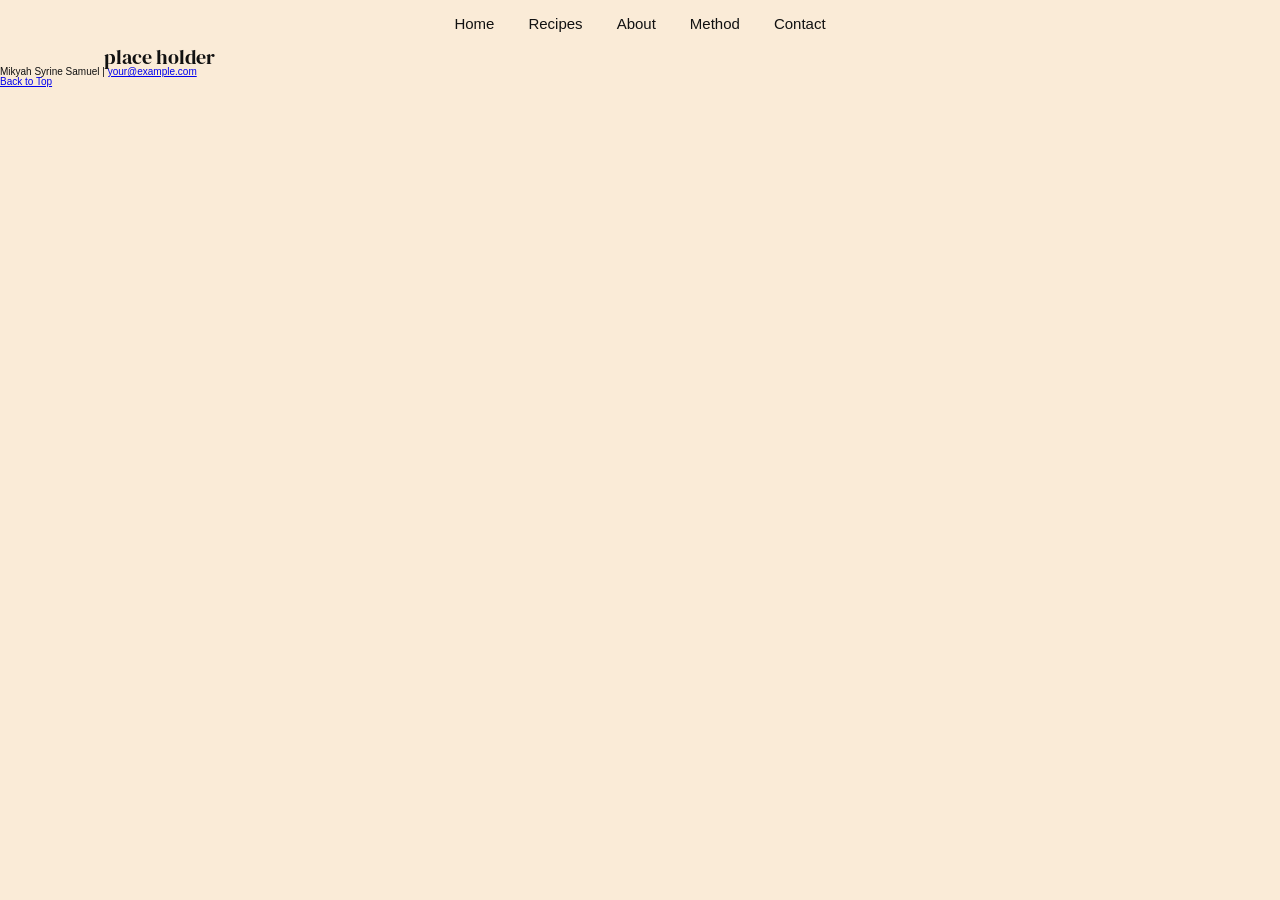
==== index.html @ 9e8b2263 "top" ====
<!DOCTYPE html>
<html lang="en">
<head>
    <meta charset="UTF-8">
    <meta name="viewport" content="width=device-width, initial-scale=1.0">
    <title>Document</title>
    <link rel="preconnect" href="https://fonts.googleapis.com">
<link rel="preconnect" href="https://fonts.gstatic.com" crossorigin>
<link href="https://fonts.googleapis.com/css2?family=DM+Serif+Display:ital@0;1&display=swap" rel="stylesheet">
    
<link rel="stylesheet" href="css/style.css">

</head>
<body id="top">
    <nav class="site-nav">
        <ul>
            <li><a href="index.html">Home</a></li>
            <li><a href="#recipes">Recipes</a></li>
            <li><a href="#about">About</a></li>
            <li><a href="#method">Method</a></li>
            <li><a href="mailto;email@example.com">Contact</a></li>
        </ul>
    </nav>

    <main>
        <h1>place holder</h1>
    </main>

    <footer class="site-footer">
        <div class="inner">
            <p>Mikyah Syrine Samuel | <a href="mailto;your@example.com">your@example.com</a></p>
            <p class="right"><a href="#top">Back to Top</a></p>
        </div>
    </footer>

</body>
</html>
---- css/style.css ----
* {
    box-sizing: border-box;
    padding: 0px;
    margin: 0px;
}

body {
    background-color: antiquewhite;
    color: #111111;
    font-family: Arial, Helvetica, sans-serif;
    font-size: 10px;
    line-height: 1.00;
}

h1, h2, h3 {
    font-family: "DM Serif Display", Georgia, 'Times New Roman', Times, serif; 
    font-weight: 400;
}

*site-nav {
    background-color: #111111;
}

.site-nav ul {
    list-style: none;
    display: grid;
    grid-template: auto / auto auto auto auto auto;
    gap: 34px;
    width: max-content;
    margin: 0px auto;
    padding: 16px 24px;
}

.site-nav a {
    color: #111111;
    text-decoration: none;
    font-size: 15px;
}

main {
    max-width: 1120px;
    margin: 0px auto;
    padding: 0px 24px;
}
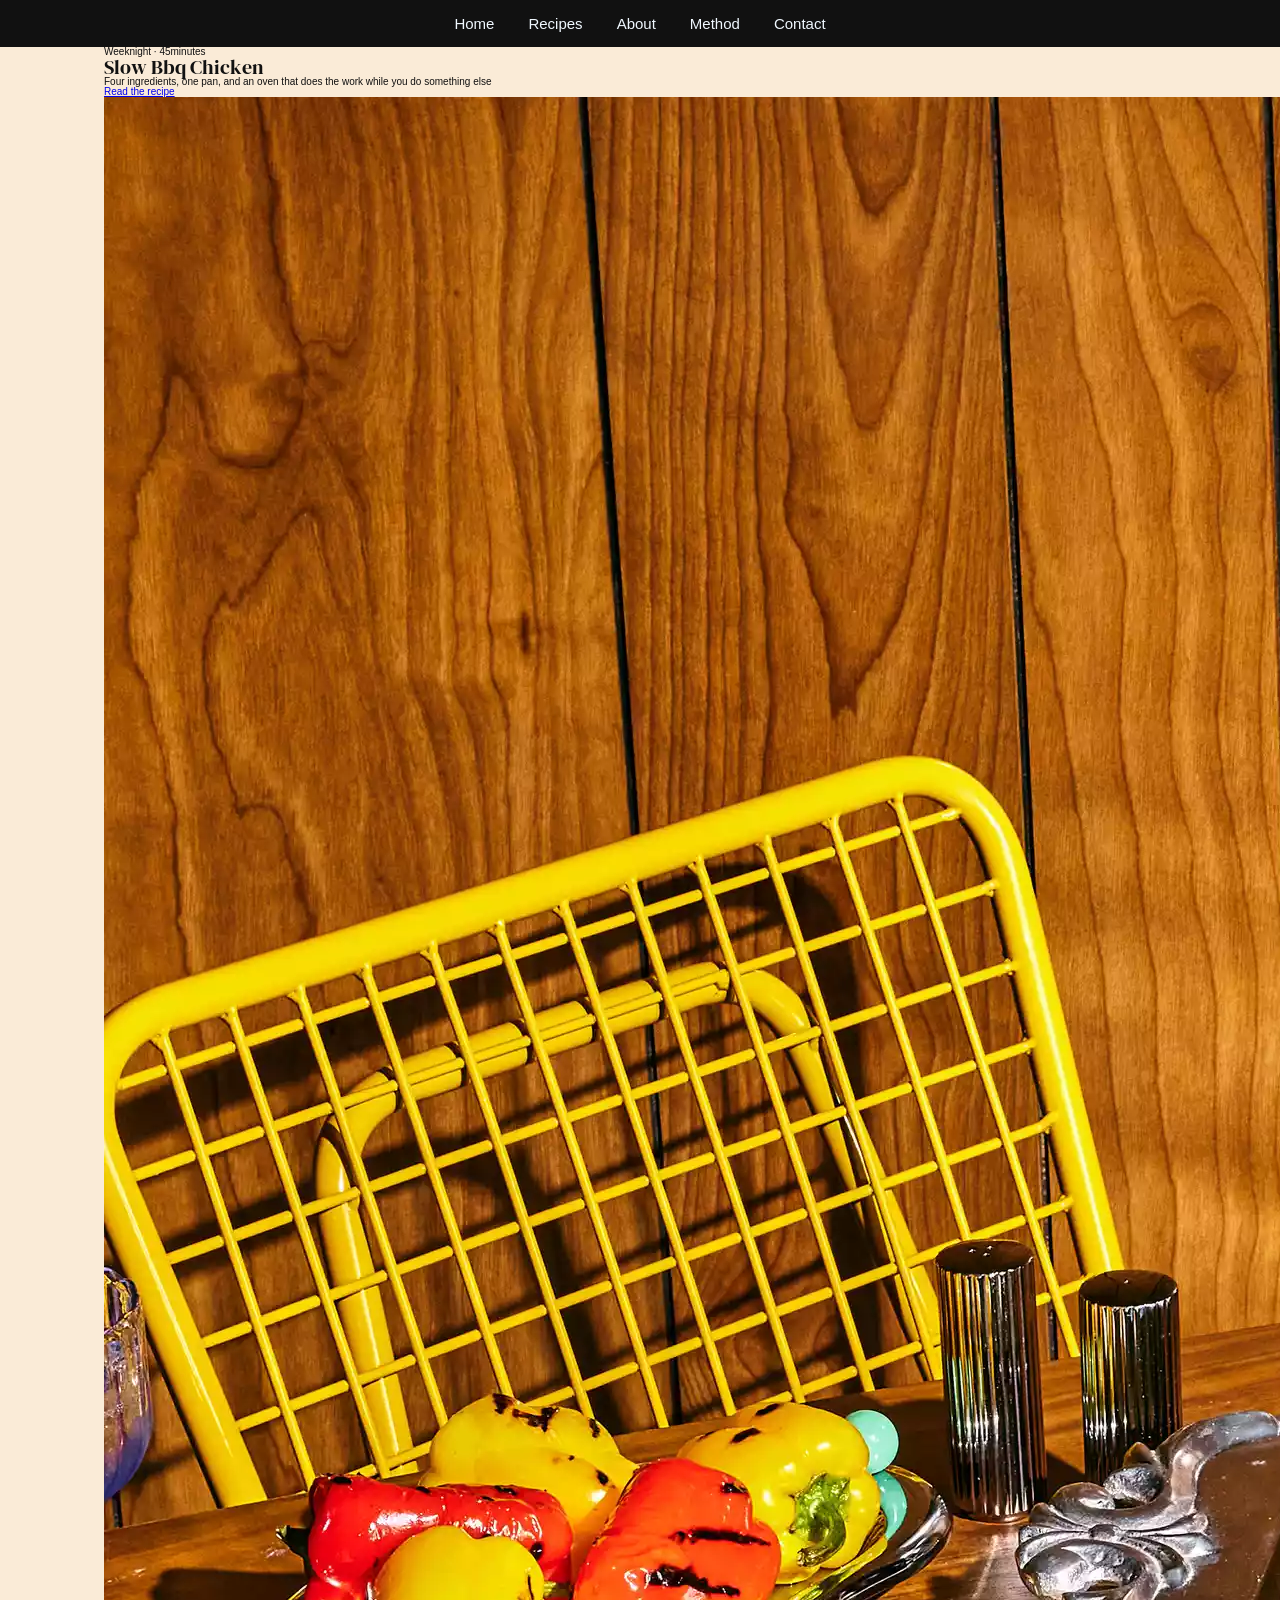
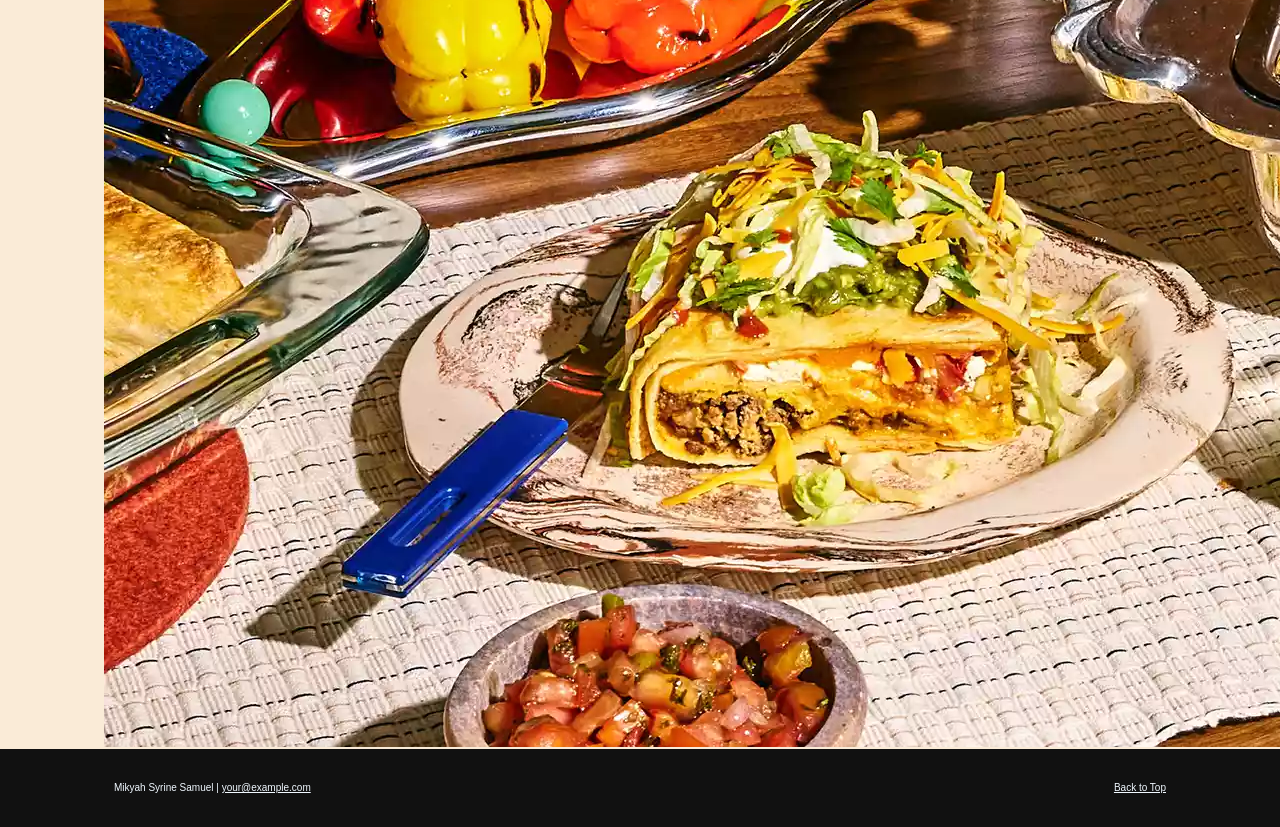
==== commit 82c4282d: "images" ====
--- a/index.html
+++ b/index.html
@@ -23,7 +23,15 @@
     </nav>
 
     <main>
-        <h1>place holder</h1>
+       <header class="hero">
+        <div>
+            <p class="eyebrow">Weeknight &middot; 45minutes</p>
+            <h1>Slow Bbq Chicken</h1>
+            <p class="lede">Four ingredients, one pan, and an oven that does the work while you do something else</p>
+            <a class="button" href="Recipes/template copy.html">Read the recipe</a>
+        </div>
+        <img src="images/homepage.jpg" alt="">
+       </header>
     </main>
 
     <footer class="site-footer">
--- a/css/style.css
+++ b/css/style.css
@@ -17,7 +17,7 @@
     font-weight: 400;
 }
 
-*site-nav {
+.site-nav {
     background-color: #111111;
 }
 
@@ -32,7 +32,7 @@
 }
 
 .site-nav a {
-    color: #111111;
+    color: aliceblue;
     text-decoration: none;
     font-size: 15px;
 }
@@ -41,4 +41,25 @@
     max-width: 1120px;
     margin: 0px auto;
     padding: 0px 24px;
+}
+
+.site-footer {
+    background-color: #111111;
+    color: aliceblue;
+}
+
+.site-footer .inner {
+    display: grid;
+    grid-template: auto / 1fr 1fr;
+    max-width: 1120px;
+    margin: 0px auto;
+    padding: 34px;
+}
+
+.site-footer a {
+    color: aliceblue;
+}
+
+.site-footer .right {
+    text-align: right;
 }
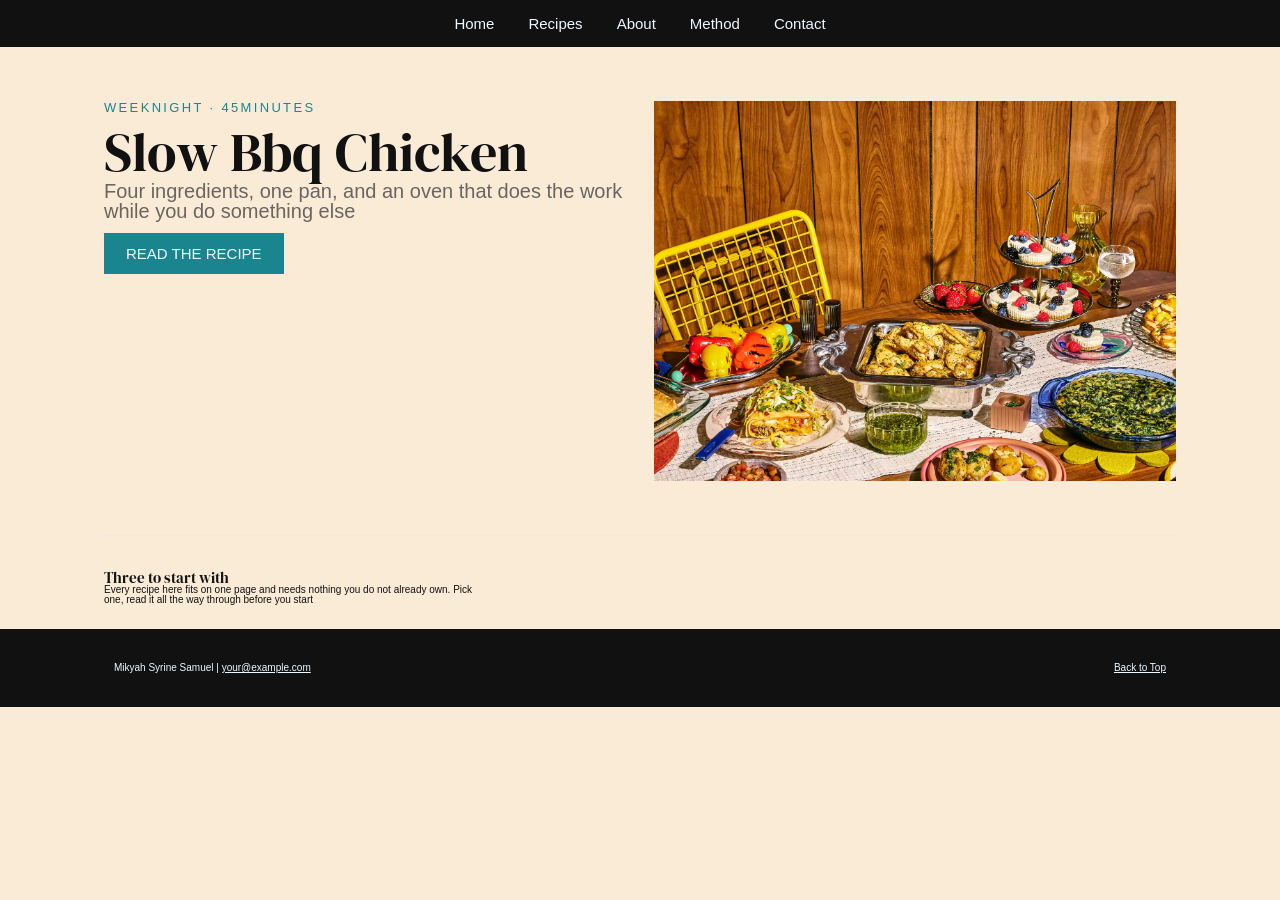
==== commit 98b63fd4: "c length" ====
--- a/index.html
+++ b/index.html
@@ -3,7 +3,7 @@
 <head>
     <meta charset="UTF-8">
     <meta name="viewport" content="width=device-width, initial-scale=1.0">
-    <title>Document</title>
+    <title>Jen's Kitchen</title>
     <link rel="preconnect" href="https://fonts.googleapis.com">
 <link rel="preconnect" href="https://fonts.gstatic.com" crossorigin>
 <link href="https://fonts.googleapis.com/css2?family=DM+Serif+Display:ital@0;1&display=swap" rel="stylesheet">
@@ -32,6 +32,13 @@
         </div>
         <img src="images/homepage.jpg" alt="">
        </header>
+
+       <section class="section-head" id="cards">
+        <h2>Three to start with</h2>
+        <p>Every recipe here fits on one page and needs nothing you do not already own. Pick one, read it all the way through before you start</p>
+       </section>
+   
+   
     </main>
 
     <footer class="site-footer">
--- a/css/style.css
+++ b/css/style.css
@@ -62,4 +62,55 @@
 
 .site-footer .right {
     text-align: right;
+}
+
+.hero {
+    display: grid;
+    grid-template: auto / 1fr 1fr;
+    gap: 28px;
+    padding: 54px 0;
+}
+
+.hero img {
+    width: 100%;
+    height: 380px;
+    object-fit: cover;
+}
+
+h1 {
+    font-size: 54px;
+    line-height: 1.05;
+}
+
+.eyebrow {
+    font-size: 13px;
+    letter-spacing: 0.18em;
+    text-transform: uppercase;
+    color: #1B858F;
+    margin-bottom: 10px;
+}
+
+.lede {
+    font-size: 20px;
+    color: #6B6560;
+}
+
+.button {
+    display: inline-block;
+    margin-top: 12px;
+    background: #1B858F;
+    color: aliceblue;
+    text-decoration: none;
+    padding: 13px 22px;
+    font-size: 15px;
+    text-transform: uppercase;
+}
+
+.section-head {
+    border-top: 1px solid #EFE9DF;
+    padding: 34px 0 24px;
+}
+
+.section-head p {
+    max-width: 68ch;
 }
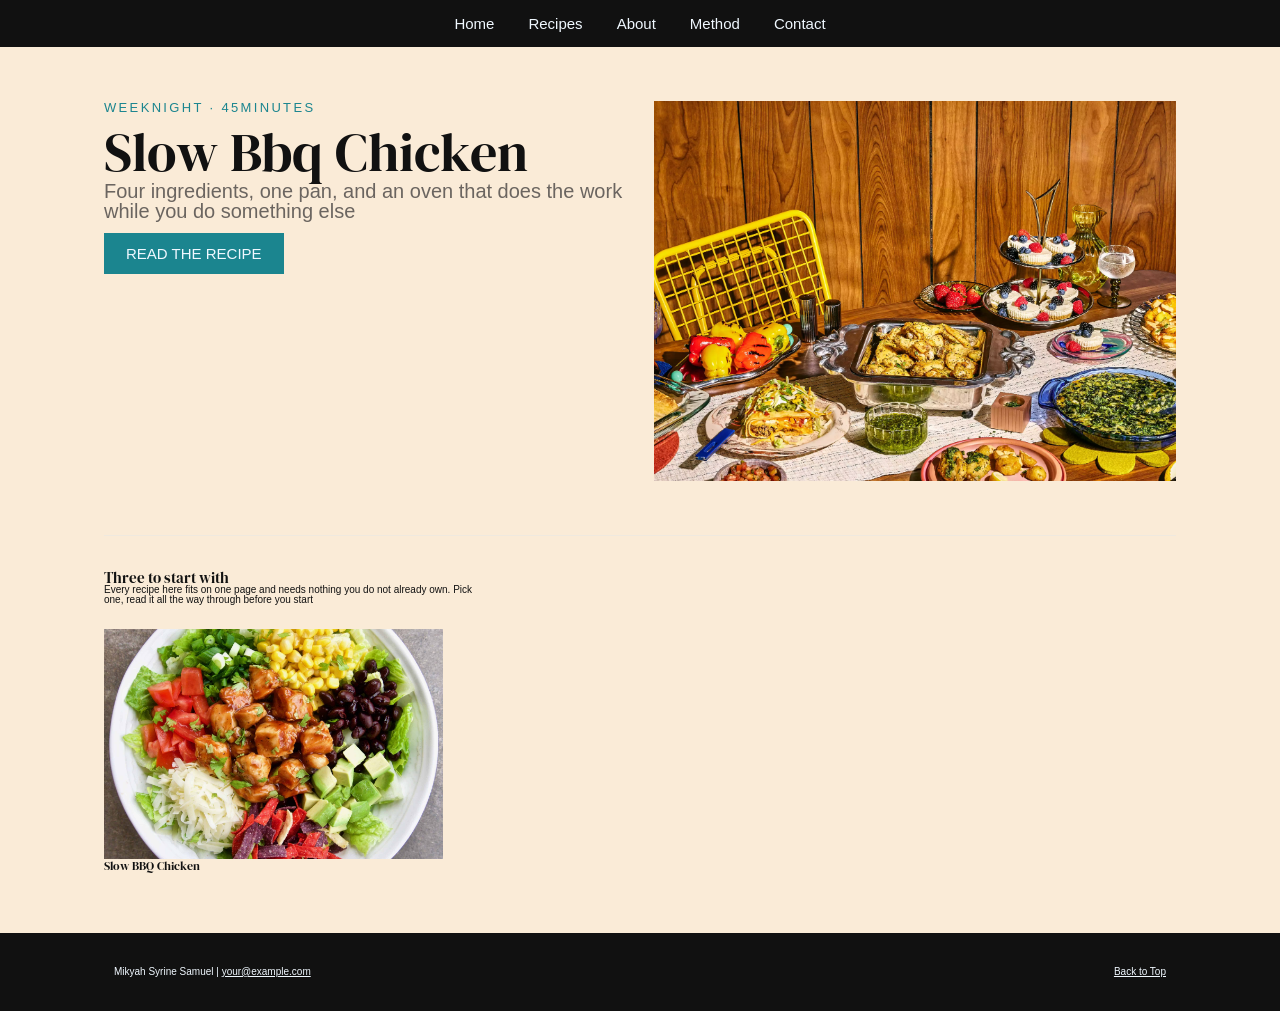
==== commit b913cb5c: "STYLE" ====
--- a/index.html
+++ b/index.html
@@ -37,6 +37,13 @@
         <h2>Three to start with</h2>
         <p>Every recipe here fits on one page and needs nothing you do not already own. Pick one, read it all the way through before you start</p>
        </section>
+
+       <section class="cards">
+        <article class="card">
+            <img src="images/bbq-chicken-card.jpg" alt="BBQ chicken thighs">
+            <h3>Slow BBQ Chicken</h3>
+        </article>
+       </section>
    
    
     </main>
--- a/css/style.css
+++ b/css/style.css
@@ -113,4 +113,22 @@
 
 .section-head p {
     max-width: 68ch;
+}
+
+.cards {
+    display: grid;
+    grid-template: auto / 1fr 1fr 1fr;
+    gap: 28px;
+    padding-bottom: 60px;
+}
+
+.card img {
+    width: 100%;
+    height: 230px;
+    object-fit: cover;
+}
+
+.card p {
+    font-size: 16px;
+    color: #6B6560;
 }
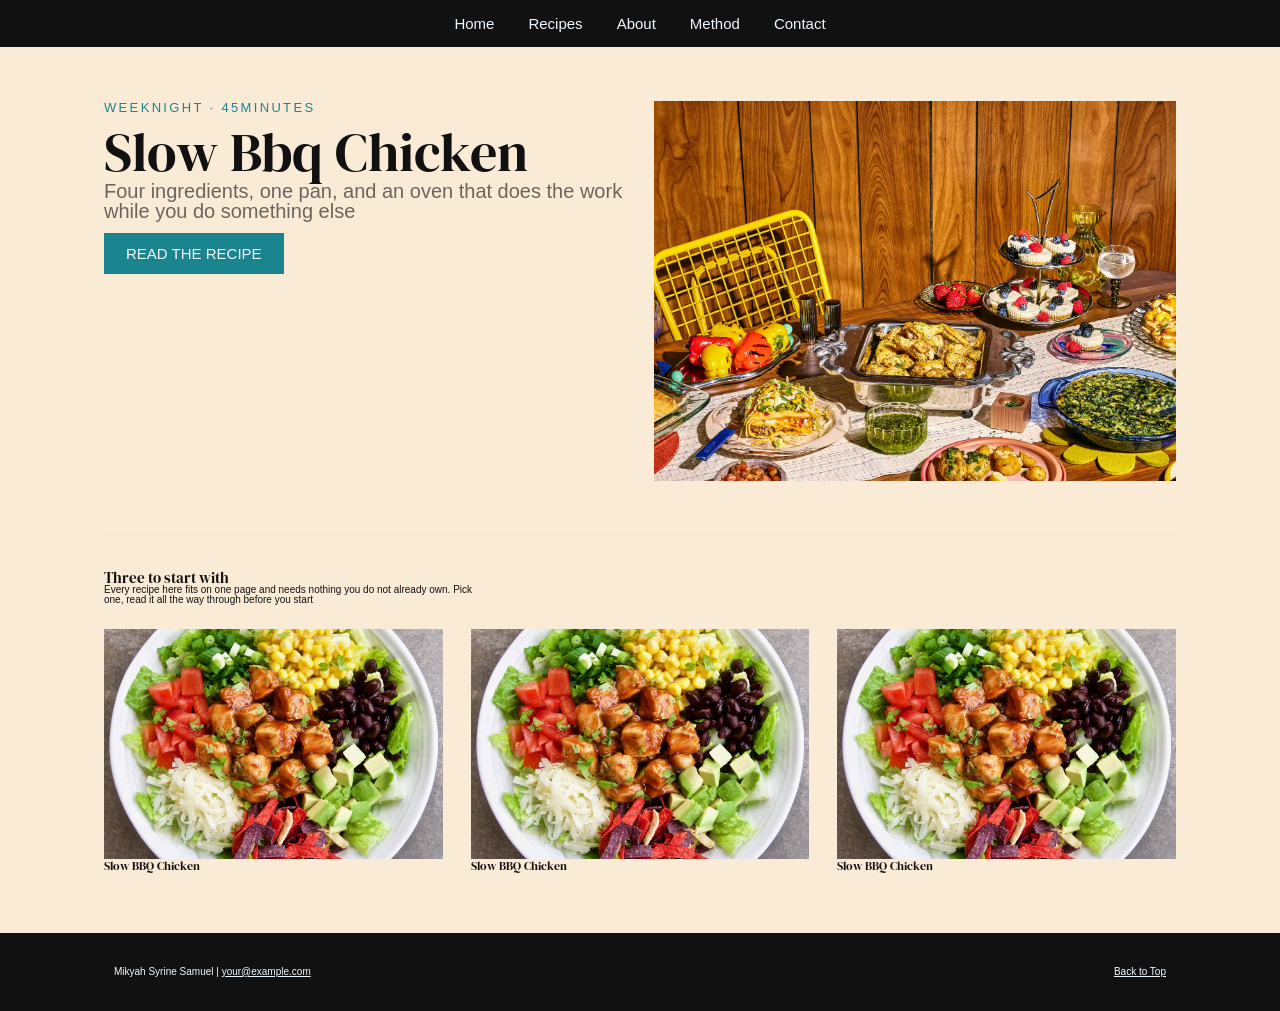
==== commit 3bab533e: "3 CARDS" ====
--- a/index.html
+++ b/index.html
@@ -43,6 +43,17 @@
             <img src="images/bbq-chicken-card.jpg" alt="BBQ chicken thighs">
             <h3>Slow BBQ Chicken</h3>
         </article>
+
+          <article class="card">
+            <img src="images/bbq-chicken-card.jpg" alt="BBQ chicken thighs">
+            <h3>Slow BBQ Chicken</h3>
+        </article>
+
+          <article class="card">
+            <img src="images/bbq-chicken-card.jpg" alt="BBQ chicken thighs">
+            <h3>Slow BBQ Chicken</h3>
+        </article>
+        
        </section>
    
    
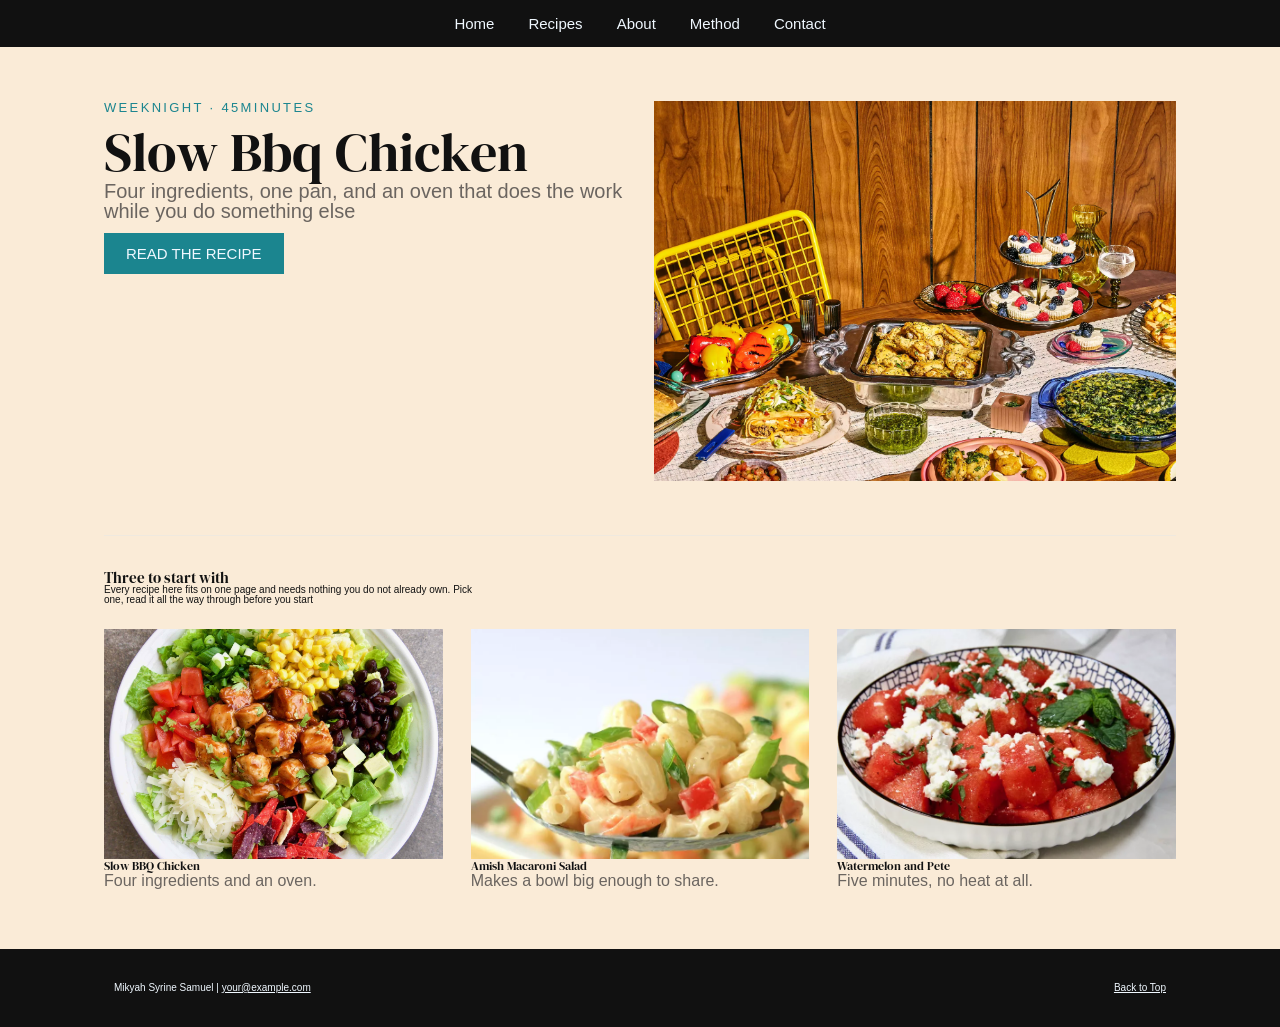
==== commit bfa9576f: "cards" ====
--- a/index.html
+++ b/index.html
@@ -42,18 +42,21 @@
         <article class="card">
             <img src="images/bbq-chicken-card.jpg" alt="BBQ chicken thighs">
             <h3>Slow BBQ Chicken</h3>
+            <p>Four ingredients and an oven.</p>
         </article>
 
           <article class="card">
-            <img src="images/bbq-chicken-card.jpg" alt="BBQ chicken thighs">
-            <h3>Slow BBQ Chicken</h3>
+            <img src="images/amish-macaroni-salad-card.jpg" alt="BA bowl of macaroni salad">
+            <h3>Amish Macaroni Salad</h3>
+            <p>Makes a bowl big enough to share.</p>
         </article>
 
           <article class="card">
-            <img src="images/bbq-chicken-card.jpg" alt="BBQ chicken thighs">
-            <h3>Slow BBQ Chicken</h3>
+            <img src="images/Watermelon-salad-card.jpg" alt="watermelon with feta and mint">
+            <h3>Watermelon and Pete</h3>
+            <p>Five minutes, no heat at all.</p>
         </article>
-        
+
        </section>
    
    
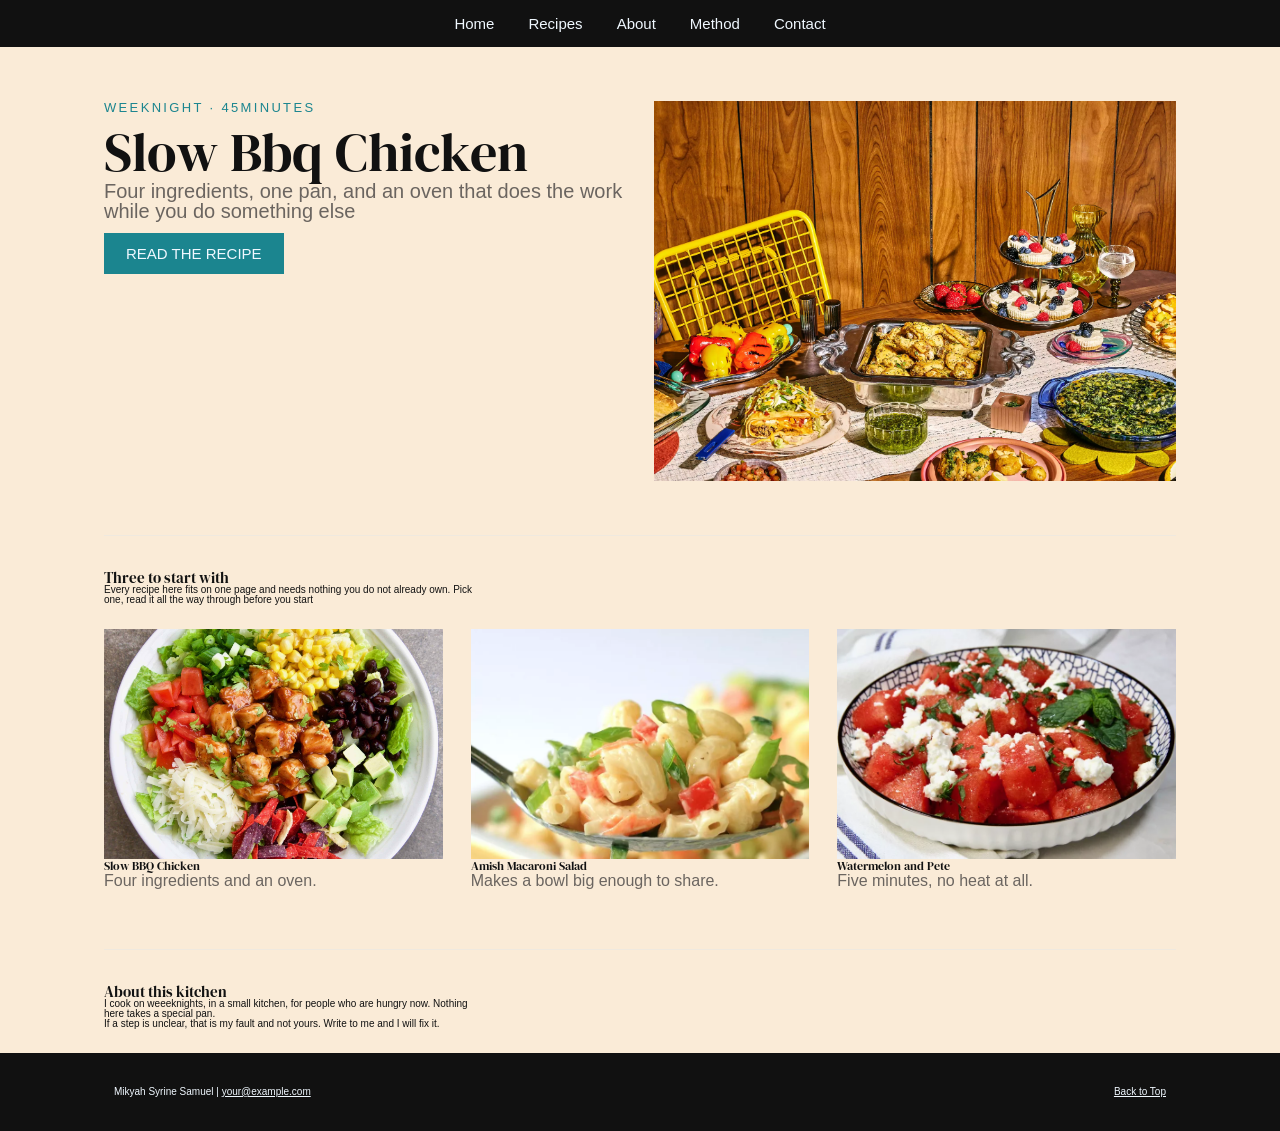
==== commit ebf6d12a: "about" ====
--- a/index.html
+++ b/index.html
@@ -58,6 +58,14 @@
         </article>
 
        </section>
+
+       <section class="section-head" id="about">
+        <h2>About this kitchen</h2>
+        <p>I cook on weeeknights, in a small kitchen, for people who are hungry now. Nothing here takes a special pan.</p>
+        <p>If a step is unclear, that is my fault and not yours. Write to me and I will fix it.</p>
+       </section>
+       
+       
    
    
     </main>
--- a/css/style.css
+++ b/css/style.css
@@ -131,4 +131,5 @@
 .card p {
     font-size: 16px;
     color: #6B6560;
-}+}
+
